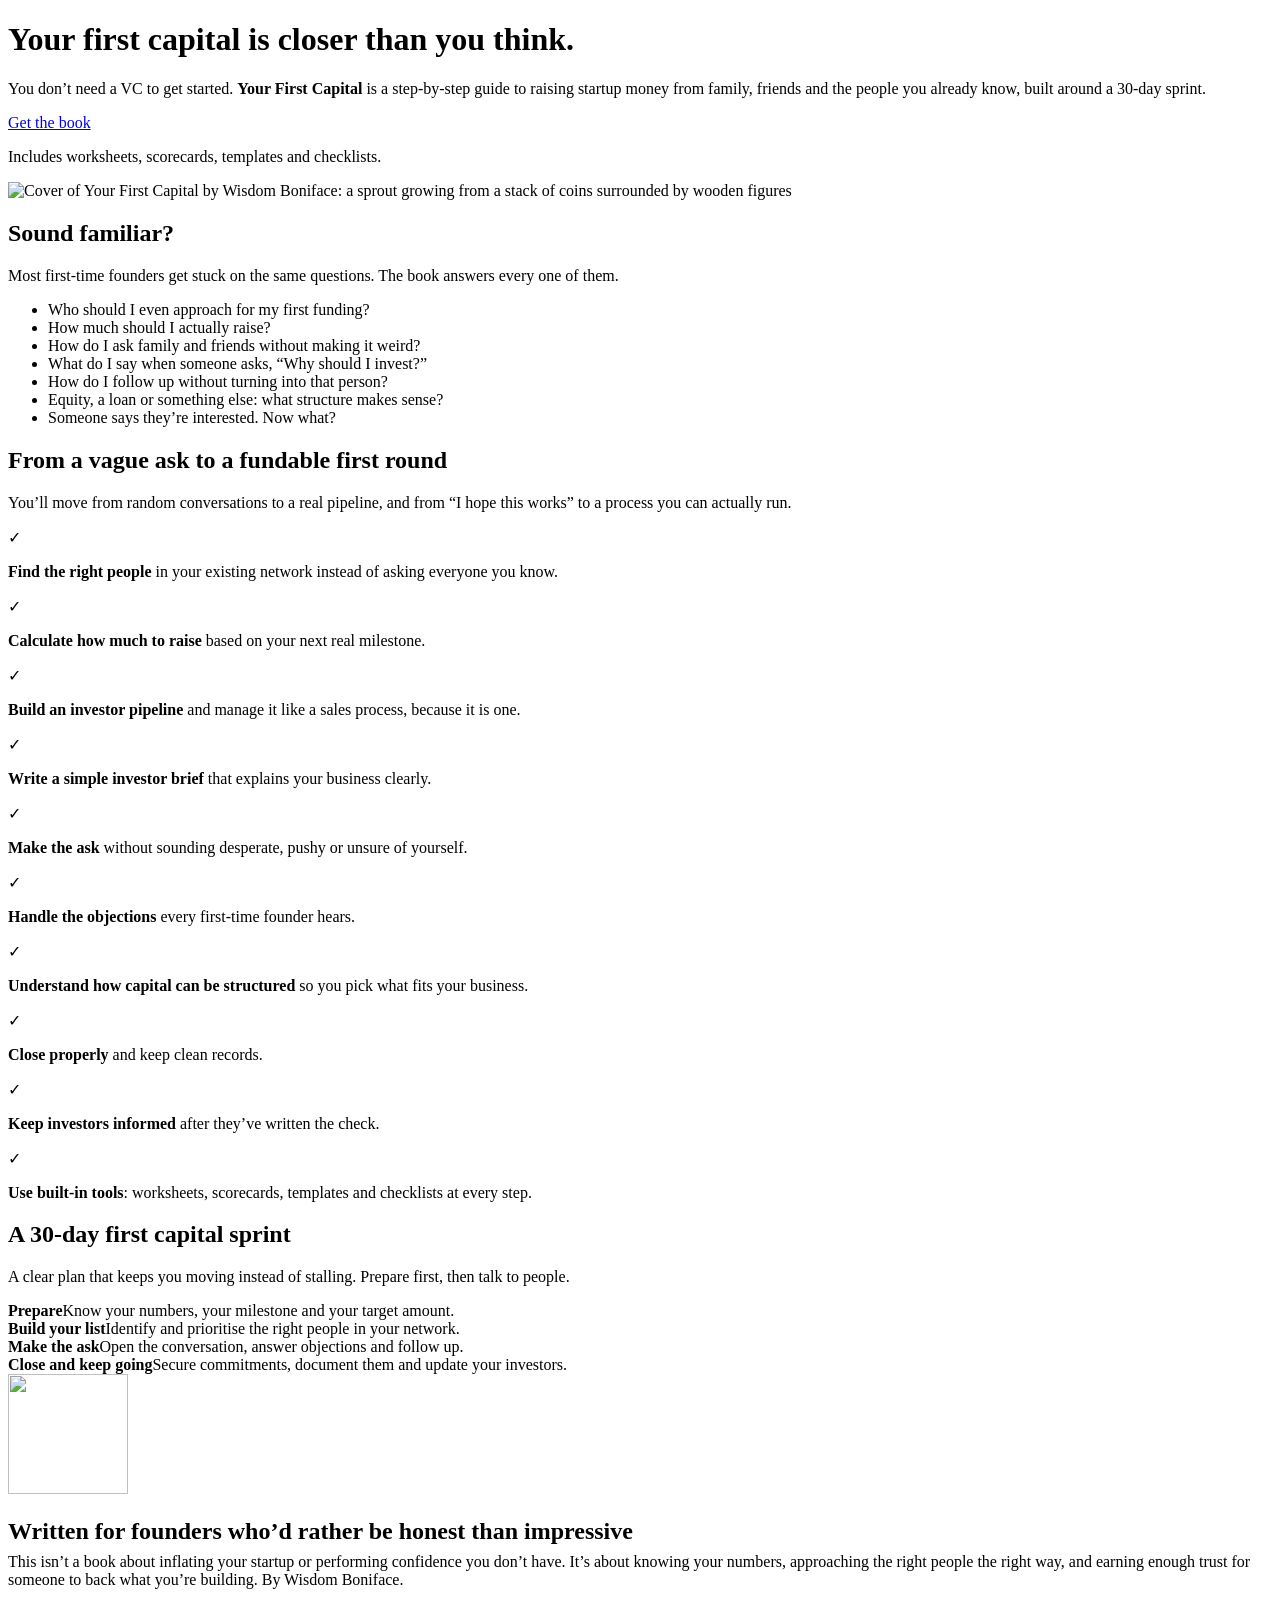
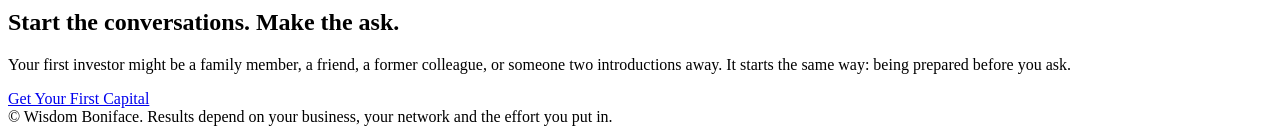
==== CAPITAL/index.html @ 836738b1 "Add files via upload" ====
<!DOCTYPE html>
<html lang="en">
<head>
<meta charset="utf-8">
<meta name="viewport" content="width=device-width, initial-scale=1, viewport-fit=cover">
<meta name="description" content="A step-by-step guide to raising startup money from family, friends and your existing network, built around a 30-day sprint.">
<link rel="icon" href="data:image/svg+xml,%3Csvg xmlns=%27http://www.w3.org/2000/svg%27 viewBox=%270 0 100 100%27%3E%3Ctext y=%27.9em%27 font-size=%2790%27%3E%F0%9F%8C%B1%3C/text%3E%3C/svg%3E">
<title>Your First Capital – Raise startup money from family, friends & your network</title>
<link rel="preconnect" href="https://fonts.googleapis.com">
<link rel="preconnect" href="https://fonts.gstatic.com" crossorigin>
<link href="https://fonts.googleapis.com/css2?family=Montserrat:wght@500;600;800;900&display=swap" rel="stylesheet">
<link rel="stylesheet" href="css/style.css">
</head>
<body>

<header class="hero">
 <div class="wrap">
  <div>
   <h1>Your first capital is <span class="stroke">closer than you think.</span></h1>
   <p class="lead">You don’t need a VC to get started. <em style="font-style:normal;font-weight:800">Your First Capital</em> is a step-by-step guide to raising startup money from family, friends and the people you already know, built around a 30-day sprint.</p>
   <a class="btn" href="https://selar.com/e1w1338958">Get the book</a>
   <p class="note">Includes worksheets, scorecards, templates and checklists.</p>
  </div>
  <img class="cover" src="images/cover.jpg" alt="Cover of Your First Capital by Wisdom Boniface: a sprout growing from a stack of coins surrounded by wooden figures" width="460" height="460">
 </div>
</header>

<section class="alt">
 <div class="wrap">
  <h2>Sound familiar?</h2>
  <p class="sub">Most first-time founders get stuck on the same questions. The book answers every one of them.</p>
  <ul class="qs">
   <li>Who should I even approach for my first funding?</li>
   <li>How much should I actually raise?</li>
   <li>How do I ask family and friends without making it weird?</li>
   <li>What do I say when someone asks, “Why should I invest?”</li>
   <li>How do I follow up without turning into that person?</li>
   <li>Equity, a loan or something else: what structure makes sense?</li>
   <li>Someone says they’re interested. Now what?</li>
  </ul>
 </div>
</section>

<section>
 <div class="wrap">
  <h2>From a vague ask to a fundable first round</h2>
  <p class="sub">You’ll move from random conversations to a real pipeline, and from “I hope this works” to a process you can actually run.</p>
  <div class="grid">
   <div class="item"><span class="tick" aria-hidden="true">✓</span><p><b>Find the right people</b> in your existing network instead of asking everyone you know.</p></div>
   <div class="item"><span class="tick" aria-hidden="true">✓</span><p><b>Calculate how much to raise</b> based on your next real milestone.</p></div>
   <div class="item"><span class="tick" aria-hidden="true">✓</span><p><b>Build an investor pipeline</b> and manage it like a sales process, because it is one.</p></div>
   <div class="item"><span class="tick" aria-hidden="true">✓</span><p><b>Write a simple investor brief</b> that explains your business clearly.</p></div>
   <div class="item"><span class="tick" aria-hidden="true">✓</span><p><b>Make the ask</b> without sounding desperate, pushy or unsure of yourself.</p></div>
   <div class="item"><span class="tick" aria-hidden="true">✓</span><p><b>Handle the objections</b> every first-time founder hears.</p></div>
   <div class="item"><span class="tick" aria-hidden="true">✓</span><p><b>Understand how capital can be structured</b> so you pick what fits your business.</p></div>
   <div class="item"><span class="tick" aria-hidden="true">✓</span><p><b>Close properly</b> and keep clean records.</p></div>
   <div class="item"><span class="tick" aria-hidden="true">✓</span><p><b>Keep investors informed</b> after they’ve written the check.</p></div>
   <div class="item"><span class="tick" aria-hidden="true">✓</span><p><b>Use built-in tools</b>: worksheets, scorecards, templates and checklists at every step.</p></div>
  </div>
 </div>
</section>

<section class="alt">
 <div class="wrap">
  <h2>A 30-day first capital sprint</h2>
  <p class="sub">A clear plan that keeps you moving instead of stalling. Prepare first, then talk to people.</p>
  <div class="sprint">
   <div><b>Prepare</b><span>Know your numbers, your milestone and your target amount.</span></div>
   <div><b>Build your list</b><span>Identify and prioritise the right people in your network.</span></div>
   <div><b>Make the ask</b><span>Open the conversation, answer objections and follow up.</span></div>
   <div><b>Close and keep going</b><span>Secure commitments, document them and update your investors.</span></div>
  </div>
 </div>
</section>

<section>
 <div class="wrap">
  <div class="about">
   <img src="images/cover-small.jpg" alt="" width="120" height="120">
   <div>
    <h2 style="font-size:1.5rem;margin-bottom:8px">Written for founders who’d rather be honest than impressive</h2>
    <p class="sub" style="margin:0">This isn’t a book about inflating your startup or performing confidence you don’t have. It’s about knowing your numbers, approaching the right people the right way, and earning enough trust for someone to back what you’re building. By Wisdom Boniface.</p>
   </div>
  </div>
 </div>
</section>

<section class="alt final">
 <div class="wrap">
  <h2>Start the conversations. Make the ask.</h2>
  <p class="sub">Your first investor might be a family member, a friend, a former colleague, or someone two introductions away. It starts the same way: being prepared before you ask.</p>
  <a class="btn" href="https://selar.com/e1w1338958">Get Your First Capital</a>
 </div>
</section>

<footer>© Wisdom Boniface. Results depend on your business, your network and the effort you put in.</footer>
</body>
</html>
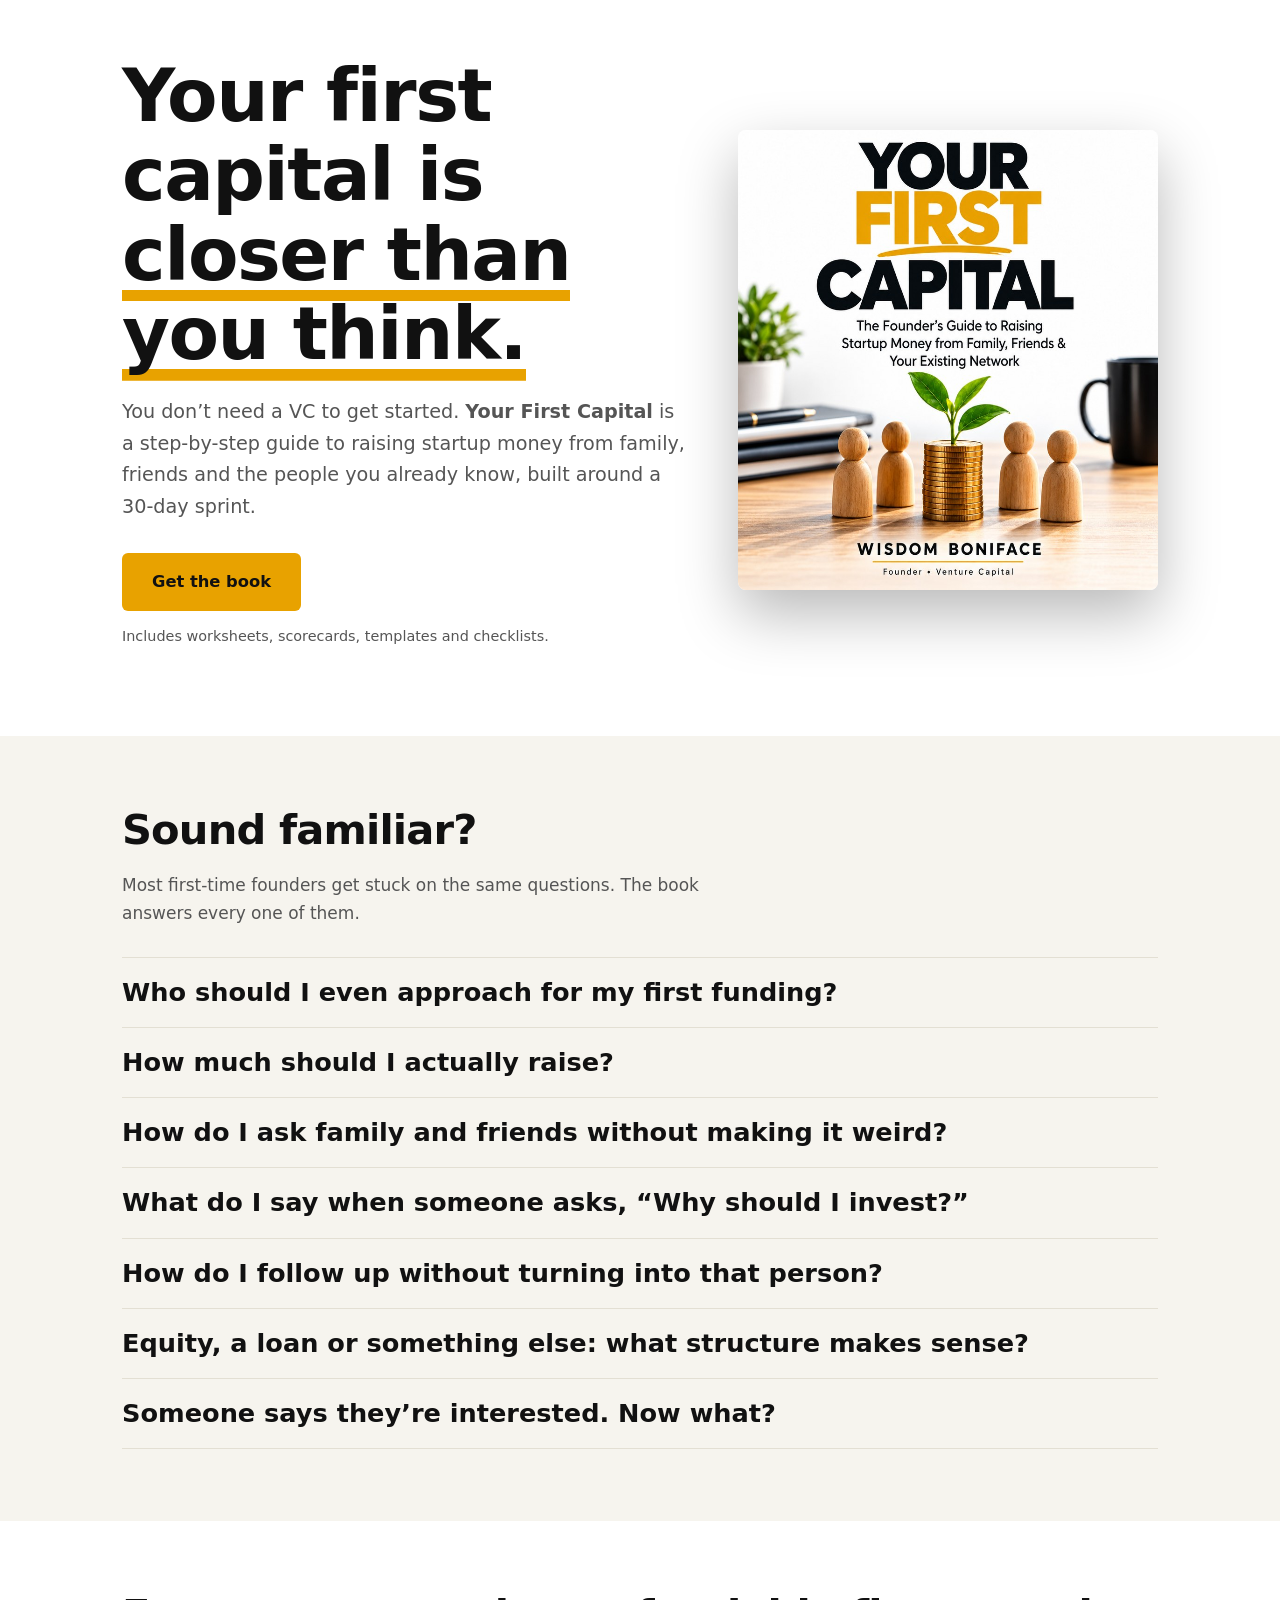
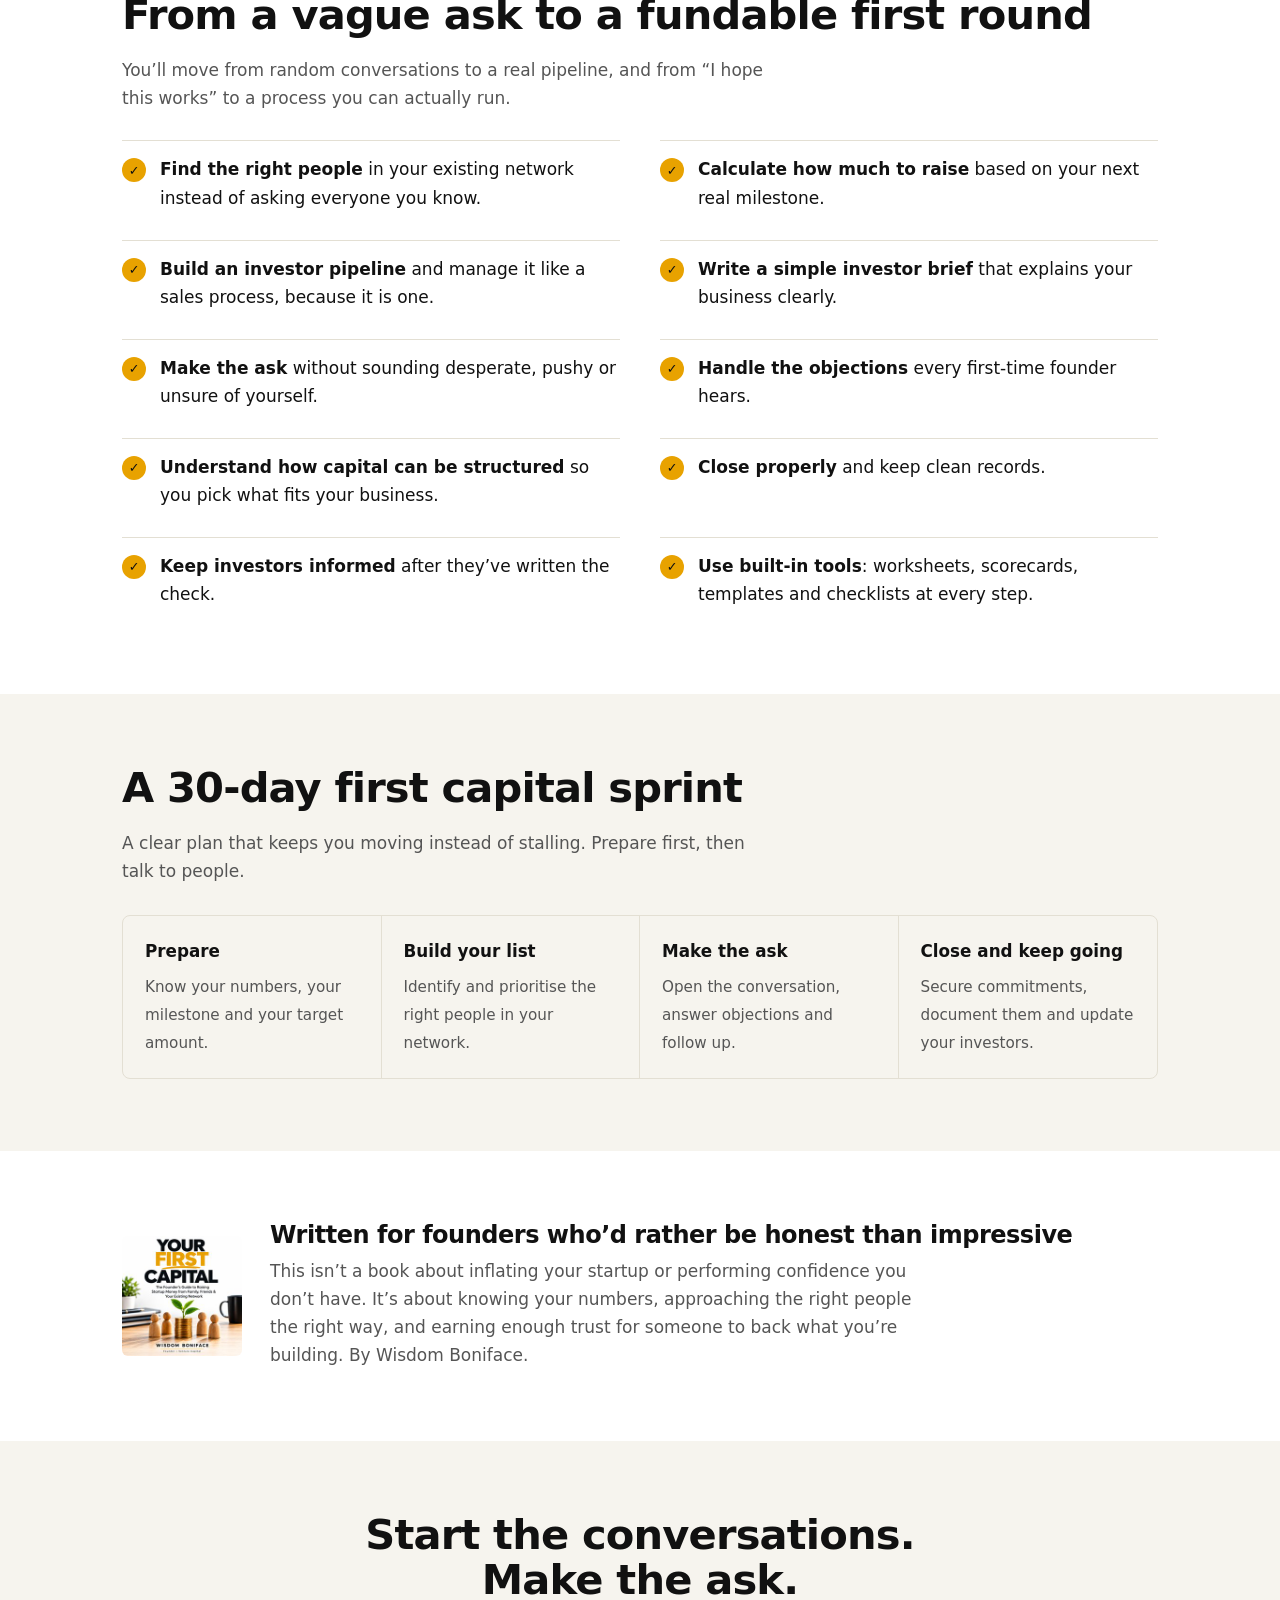
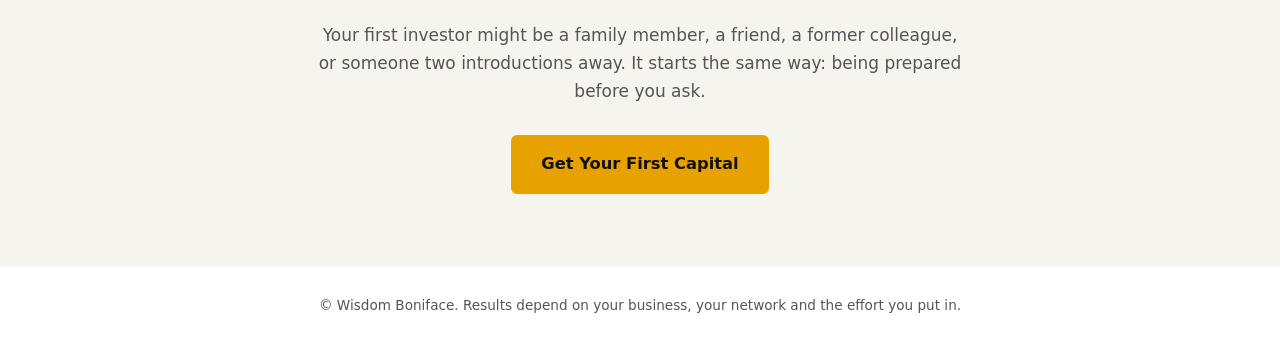
==== commit e17cb5e4: "Fix image and stylesheet paths for Netlify publish directory CAPITAL" ====
--- a/CAPITAL/index.html
+++ b/CAPITAL/index.html
@@ -9,7 +9,7 @@
 <link rel="preconnect" href="https://fonts.googleapis.com">
 <link rel="preconnect" href="https://fonts.gstatic.com" crossorigin>
 <link href="https://fonts.googleapis.com/css2?family=Montserrat:wght@500;600;800;900&display=swap" rel="stylesheet">
-<link rel="stylesheet" href="css/style.css">
+<link rel="stylesheet" href="style.css">
 </head>
 <body>
 
@@ -21,7 +21,7 @@
    <a class="btn" href="https://selar.com/e1w1338958">Get the book</a>
    <p class="note">Includes worksheets, scorecards, templates and checklists.</p>
   </div>
-  <img class="cover" src="images/cover.jpg" alt="Cover of Your First Capital by Wisdom Boniface: a sprout growing from a stack of coins surrounded by wooden figures" width="460" height="460">
+  <img class="cover" src="cover.jpg" alt="Cover of Your First Capital by Wisdom Boniface: a sprout growing from a stack of coins surrounded by wooden figures" width="460" height="460">
  </div>
 </header>
 
@@ -76,7 +76,7 @@
 <section>
  <div class="wrap">
   <div class="about">
-   <img src="images/cover-small.jpg" alt="" width="120" height="120">
+   <img src="cover-small.jpg" alt="" width="120" height="120">
    <div>
     <h2 style="font-size:1.5rem;margin-bottom:8px">Written for founders who’d rather be honest than impressive</h2>
     <p class="sub" style="margin:0">This isn’t a book about inflating your startup or performing confidence you don’t have. It’s about knowing your numbers, approaching the right people the right way, and earning enough trust for someone to back what you’re building. By Wisdom Boniface.</p>
@@ -95,4 +95,4 @@
 
 <footer>© Wisdom Boniface. Results depend on your business, your network and the effort you put in.</footer>
 </body>
-</html>
+</html>
--- a/CAPITAL/style.css
+++ b/CAPITAL/style.css
@@ -0,0 +1,53 @@
+:root{--bg:#fff;--fg:#111;--muted:#555;--gold:#E8A200;--gold-ink:#111;--panel:#F6F4EE;--line:#E3DFD3;color-scheme:light dark;box-sizing:border-box;padding-top:env(safe-area-inset-top,0px);padding-bottom:env(safe-area-inset-bottom,0px)}
+@media (prefers-color-scheme:dark){:root:not([data-theme="light"]){--bg:#000;--fg:#F5F3EC;--muted:#B5B1A5;--panel:#15130E;--line:#2B2820}}
+:root[data-theme="dark"]{--bg:#000;--fg:#F5F3EC;--muted:#B5B1A5;--panel:#15130E;--line:#2B2820}
+html{scroll-padding-top:env(safe-area-inset-top,0px);scroll-behavior:smooth}
+*,*::before,*::after{box-sizing:border-box}
+body{margin:0;background:var(--bg);color:var(--fg);font-family:'Montserrat',system-ui,-apple-system,'Segoe UI',Arial,sans-serif;line-height:1.65;font-size:17px}
+img{max-width:100%;display:block}
+a{color:inherit}
+:focus-visible{outline:3px solid var(--gold);outline-offset:3px}
+.wrap{max-width:1080px;margin:0 auto;padding:0 22px}
+h1,h2,h3{font-weight:900;line-height:1.08;margin:0;letter-spacing:-.02em}
+h1{font-size:clamp(2.4rem,6.5vw,4.6rem)}
+h2{font-size:clamp(1.7rem,4vw,2.6rem);margin-bottom:18px}
+.stroke{background:linear-gradient(var(--gold),var(--gold)) 0 100%/100% .16em no-repeat;padding-bottom:.06em}
+.btn{display:inline-block;background:var(--gold);color:var(--gold-ink);font-weight:800;text-decoration:none;padding:16px 30px;border-radius:6px;font-size:1.02rem;transition:transform .15s}
+.btn:hover{transform:translateY(-2px)}
+.hero{padding:56px 0 72px}
+.hero .wrap{display:grid;grid-template-columns:1.15fr .85fr;gap:48px;align-items:center}
+.lead{font-size:1.2rem;color:var(--muted);max-width:34em;margin:22px 0 30px}
+.note{font-size:.9rem;color:var(--muted);margin-top:14px}
+.cover{border-radius:8px;box-shadow:0 24px 60px rgba(0,0,0,.28);width:100%;max-width:460px;margin:0 auto}
+section{padding:72px 0}
+.alt{background:var(--panel)}
+.qs{list-style:none;margin:30px 0 0;padding:0;display:grid;gap:0}
+.qs li{font-size:clamp(1.15rem,2.6vw,1.6rem);font-weight:800;padding:18px 0;border-top:1px solid var(--line);line-height:1.3}
+.qs li:last-child{border-bottom:1px solid var(--line)}
+.sub{max-width:38em;color:var(--muted)}
+.grid{display:grid;grid-template-columns:repeat(2,1fr);gap:14px 40px;margin-top:28px}
+.item{display:flex;gap:14px;align-items:flex-start;padding:14px 0;border-top:1px solid var(--line)}
+.tick{flex:none;width:24px;height:24px;border-radius:50%;background:var(--gold);color:#111;font-weight:900;display:grid;place-items:center;font-size:.8rem;margin-top:3px}
+.item p{margin:0}
+.item b{font-weight:800}
+.sprint{display:grid;grid-template-columns:repeat(4,1fr);gap:0;margin-top:30px;border:1px solid var(--line);border-radius:8px;overflow:hidden}
+.sprint div{padding:22px;border-right:1px solid var(--line)}
+.sprint div:last-child{border-right:0}
+.sprint b{display:block;font-weight:900;font-size:1.05rem;margin-bottom:6px}
+.sprint span{color:var(--muted);font-size:.95rem}
+.about{display:grid;grid-template-columns:auto 1fr;gap:28px;align-items:center}
+.about img{width:120px;border-radius:6px}
+.final{text-align:center}
+.final h2{max-width:14em;margin-left:auto;margin-right:auto}
+.final .sub{margin:0 auto 30px}
+footer{padding:28px 0 40px;font-size:.85rem;color:var(--muted);text-align:center}
+@media (max-width:820px){
+ .hero .wrap{grid-template-columns:1fr;gap:36px}
+ .cover{max-width:340px}
+ .grid{grid-template-columns:1fr}
+ .sprint{grid-template-columns:1fr 1fr}
+ .sprint div:nth-child(2){border-right:0}
+ .sprint div:nth-child(-n+2){border-bottom:1px solid var(--line)}
+ section{padding:52px 0}
+ .btn{display:block;text-align:center}
+}
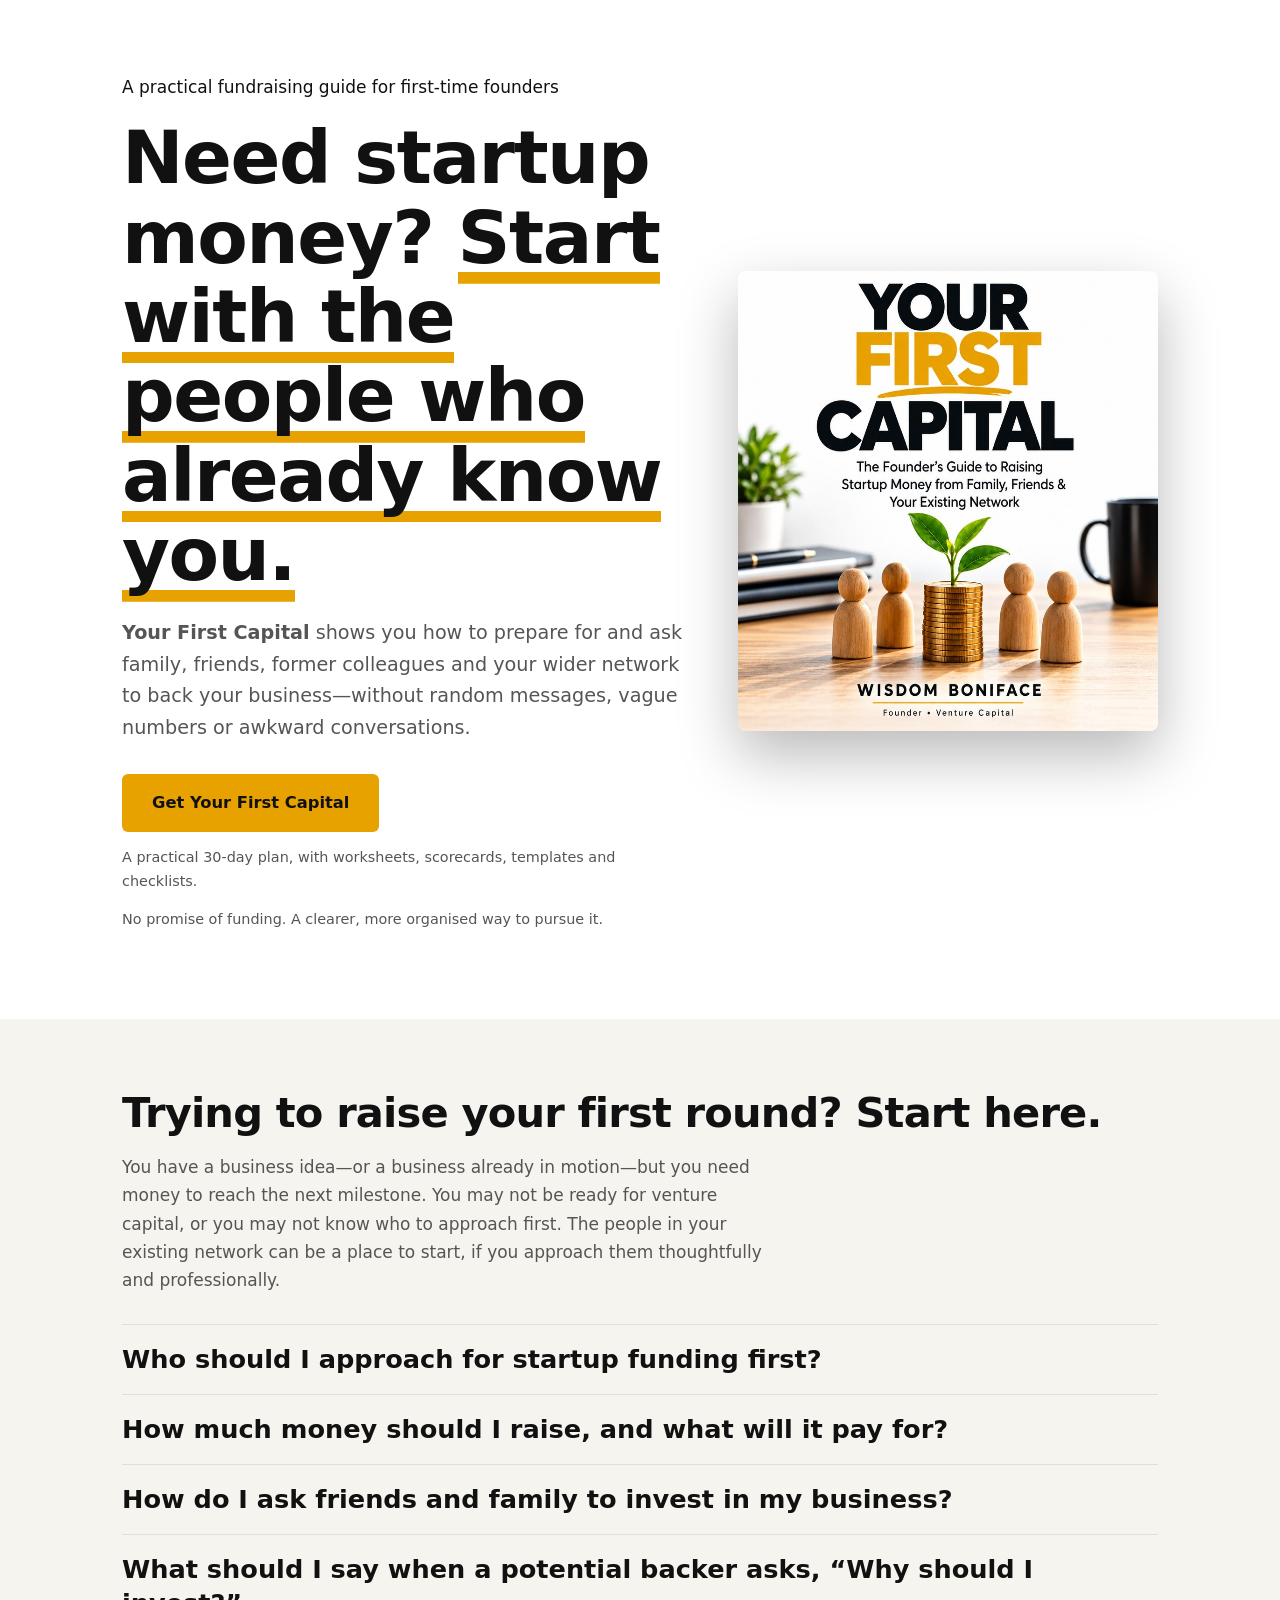
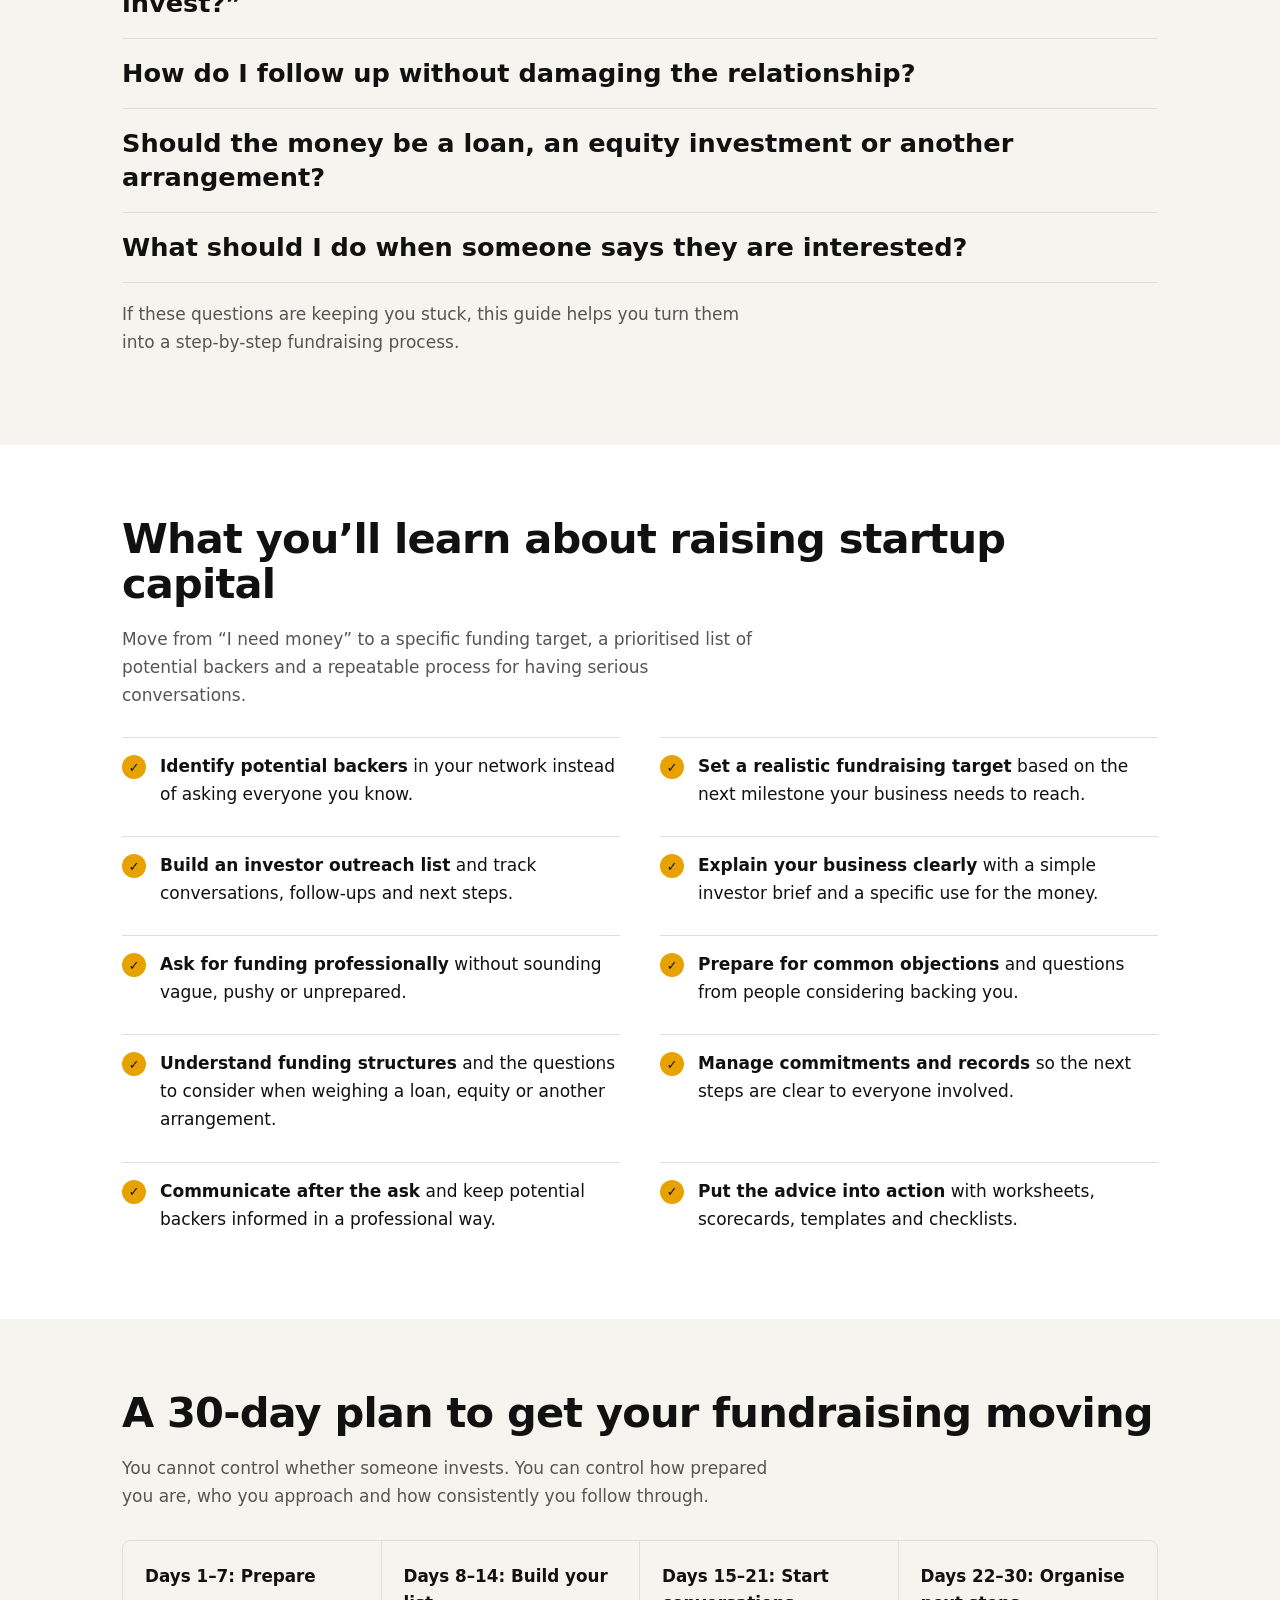
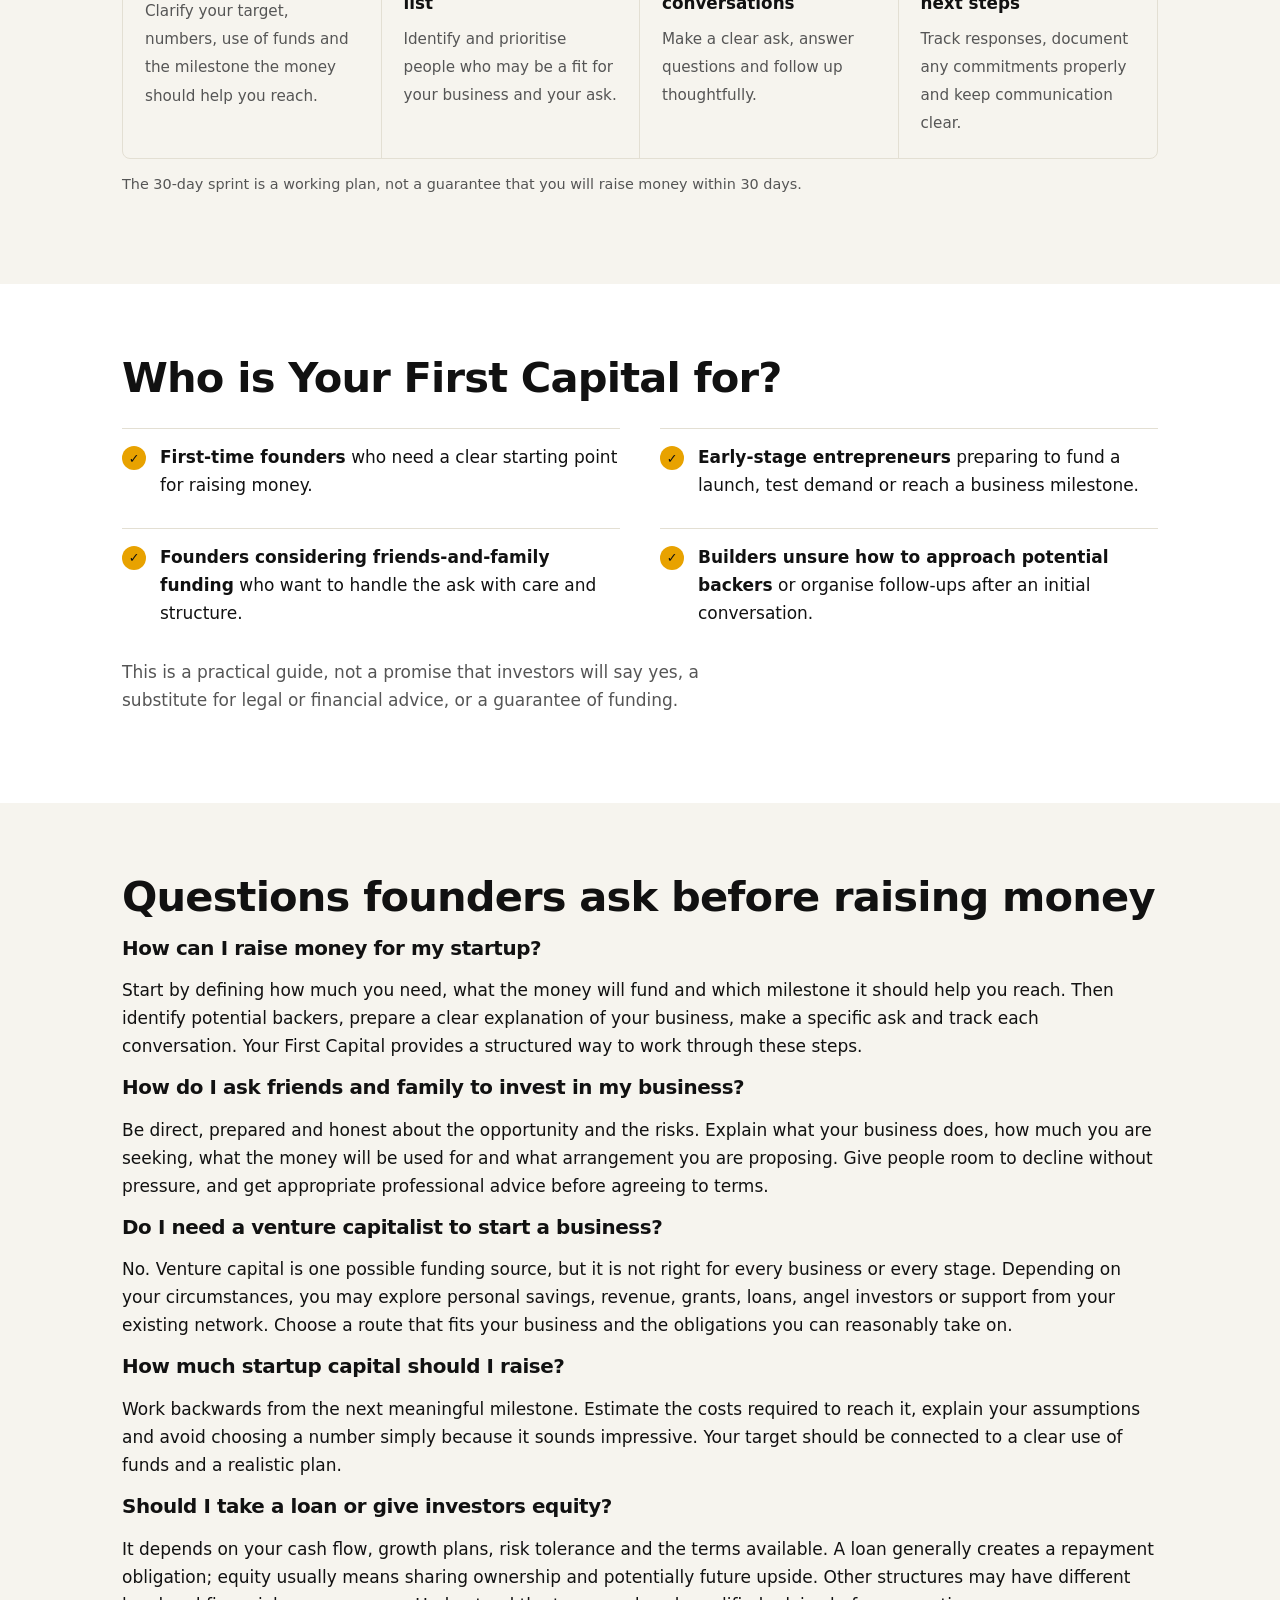
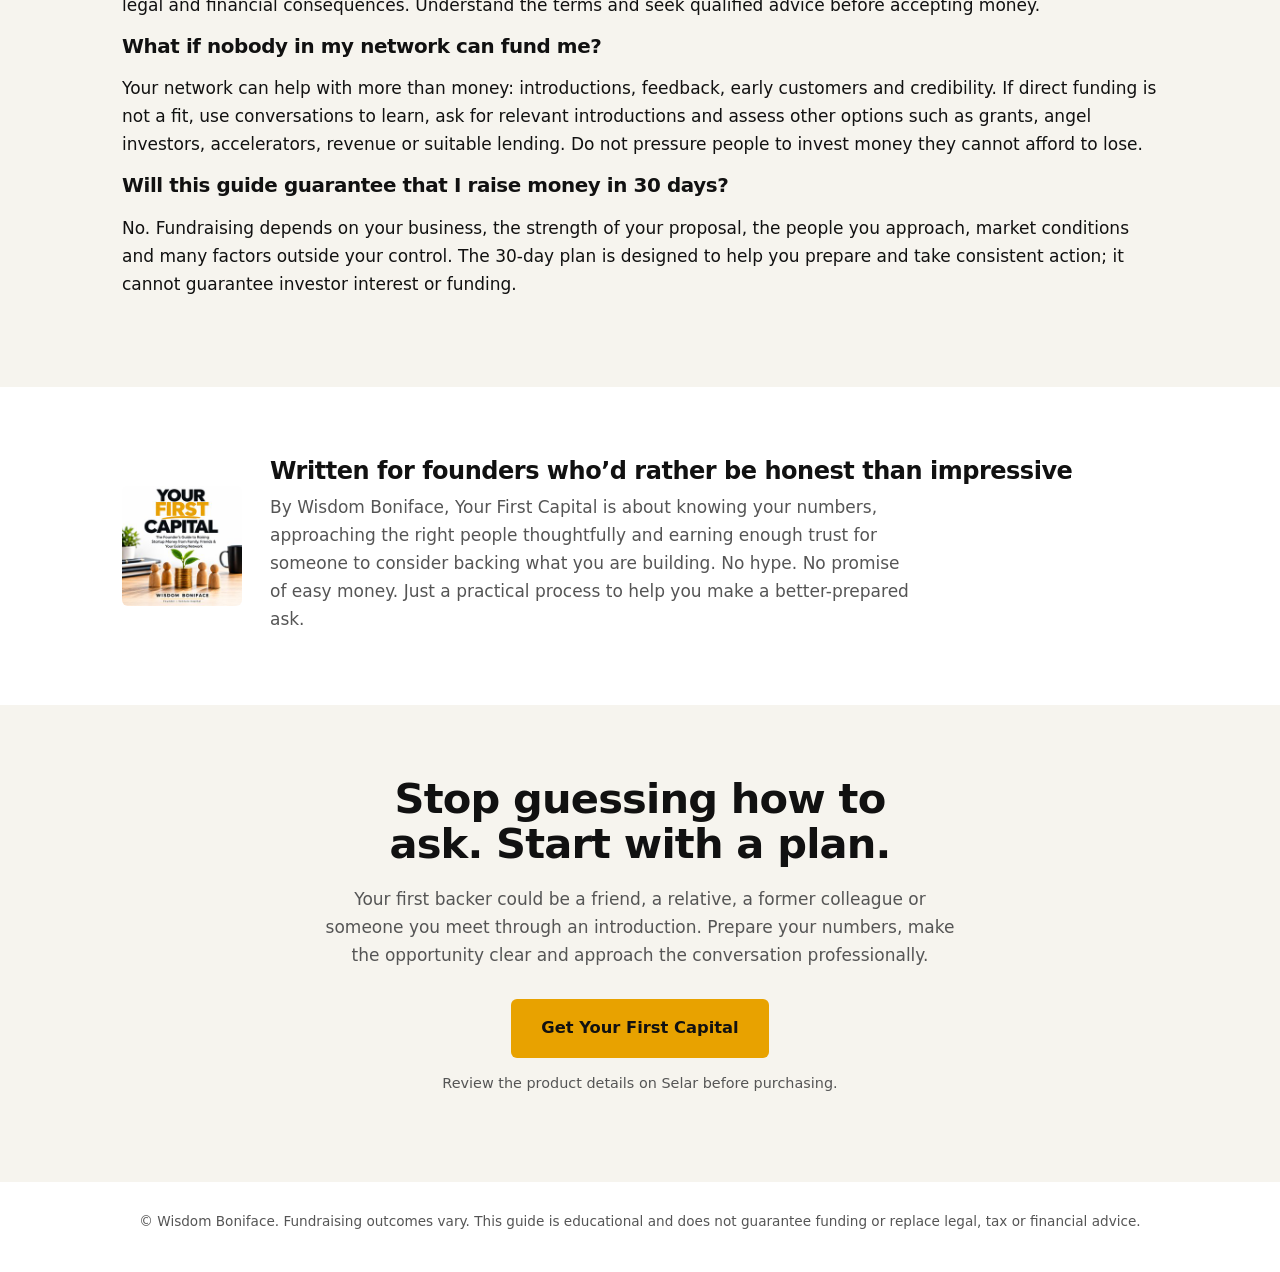
==== commit c5e802ae: "Improve landing page copy, SEO metadata, and founder FAQs" ====
--- a/CAPITAL/index.html
+++ b/CAPITAL/index.html
@@ -3,72 +3,144 @@
 <head>
 <meta charset="utf-8">
 <meta name="viewport" content="width=device-width, initial-scale=1, viewport-fit=cover">
-<meta name="description" content="A step-by-step guide to raising startup money from family, friends and your existing network, built around a 30-day sprint.">
+<meta name="description" content="Learn how to raise startup capital from family, friends and your existing network. Your First Capital gives first-time founders a practical 30-day fundraising plan, templates and investor outreach tools.">
+<meta name="robots" content="index,follow">
+<meta name="theme-color" content="#10251c">
+<link rel="canonical" href="https://yourfirstcapital.netlify.app/">
+<meta property="og:type" content="product">
+<meta property="og:title" content="Your First Capital | A Practical Guide to Raising Startup Money">
+<meta property="og:description" content="A practical guide to finding potential backers, making your first funding ask and managing a friends-and-family fundraising round—with a 30-day action plan.">
+<meta property="og:url" content="https://yourfirstcapital.netlify.app/">
+<meta property="og:image" content="https://yourfirstcapital.netlify.app/cover.jpg">
+<meta name="twitter:card" content="summary_large_image">
+<meta name="twitter:title" content="Your First Capital | Raise Startup Money">
+<meta name="twitter:description" content="A practical 30-day plan for raising startup money from family, friends and your existing network.">
+<meta name="twitter:image" content="https://yourfirstcapital.netlify.app/cover.jpg">
 <link rel="icon" href="data:image/svg+xml,%3Csvg xmlns=%27http://www.w3.org/2000/svg%27 viewBox=%270 0 100 100%27%3E%3Ctext y=%27.9em%27 font-size=%2790%27%3E%F0%9F%8C%B1%3C/text%3E%3C/svg%3E">
-<title>Your First Capital – Raise startup money from family, friends & your network</title>
+<title>How to Raise Startup Capital | Your First Capital</title>
 <link rel="preconnect" href="https://fonts.googleapis.com">
 <link rel="preconnect" href="https://fonts.gstatic.com" crossorigin>
 <link href="https://fonts.googleapis.com/css2?family=Montserrat:wght@500;600;800;900&display=swap" rel="stylesheet">
 <link rel="stylesheet" href="style.css">
+<script type="application/ld+json">
+{
+  "@context": "https://schema.org",
+  "@type": "Book",
+  "name": "Your First Capital",
+  "author": {
+    "@type": "Person",
+    "name": "Wisdom Boniface"
+  },
+  "description": "A practical guide for first-time founders raising startup capital from family, friends and their existing network, with a 30-day fundraising plan and practical worksheets, scorecards, templates and checklists.",
+  "image": "https://yourfirstcapital.netlify.app/cover.jpg",
+  "url": "https://yourfirstcapital.netlify.app/",
+  "inLanguage": "en"
+}
+</script>
 </head>
 <body>
 
 <header class="hero">
  <div class="wrap">
   <div>
-   <h1>Your first capital is <span class="stroke">closer than you think.</span></h1>
-   <p class="lead">You don’t need a VC to get started. <em style="font-style:normal;font-weight:800">Your First Capital</em> is a step-by-step guide to raising startup money from family, friends and the people you already know, built around a 30-day sprint.</p>
-   <a class="btn" href="https://selar.com/e1w1338958">Get the book</a>
-   <p class="note">Includes worksheets, scorecards, templates and checklists.</p>
+   <p class="eyebrow">A practical fundraising guide for first-time founders</p>
+   <h1>Need startup money? <span class="stroke">Start with the people who already know you.</span></h1>
+   <p class="lead"><em style="font-style:normal;font-weight:800">Your First Capital</em> shows you how to prepare for and ask family, friends, former colleagues and your wider network to back your business—without random messages, vague numbers or awkward conversations.</p>
+   <a class="btn" href="https://selar.com/e1w1338958">Get Your First Capital</a>
+   <p class="note">A practical 30-day plan, with worksheets, scorecards, templates and checklists.</p>
+   <p class="note">No promise of funding. A clearer, more organised way to pursue it.</p>
   </div>
-  <img class="cover" src="cover.jpg" alt="Cover of Your First Capital by Wisdom Boniface: a sprout growing from a stack of coins surrounded by wooden figures" width="460" height="460">
+  <img class="cover" src="cover.jpg" alt="Your First Capital book cover by Wisdom Boniface, a practical guide to raising startup capital" width="460" height="460">
  </div>
 </header>
 
 <section class="alt">
  <div class="wrap">
-  <h2>Sound familiar?</h2>
-  <p class="sub">Most first-time founders get stuck on the same questions. The book answers every one of them.</p>
+  <h2>Trying to raise your first round? Start here.</h2>
+  <p class="sub">You have a business idea—or a business already in motion—but you need money to reach the next milestone. You may not be ready for venture capital, or you may not know who to approach first. The people in your existing network can be a place to start, if you approach them thoughtfully and professionally.</p>
   <ul class="qs">
-   <li>Who should I even approach for my first funding?</li>
-   <li>How much should I actually raise?</li>
-   <li>How do I ask family and friends without making it weird?</li>
-   <li>What do I say when someone asks, “Why should I invest?”</li>
-   <li>How do I follow up without turning into that person?</li>
-   <li>Equity, a loan or something else: what structure makes sense?</li>
-   <li>Someone says they’re interested. Now what?</li>
+   <li>Who should I approach for startup funding first?</li>
+   <li>How much money should I raise, and what will it pay for?</li>
+   <li>How do I ask friends and family to invest in my business?</li>
+   <li>What should I say when a potential backer asks, “Why should I invest?”</li>
+   <li>How do I follow up without damaging the relationship?</li>
+   <li>Should the money be a loan, an equity investment or another arrangement?</li>
+   <li>What should I do when someone says they are interested?</li>
   </ul>
+  <p class="sub">If these questions are keeping you stuck, this guide helps you turn them into a step-by-step fundraising process.</p>
  </div>
 </section>
 
 <section>
  <div class="wrap">
-  <h2>From a vague ask to a fundable first round</h2>
-  <p class="sub">You’ll move from random conversations to a real pipeline, and from “I hope this works” to a process you can actually run.</p>
+  <h2>What you’ll learn about raising startup capital</h2>
+  <p class="sub">Move from “I need money” to a specific funding target, a prioritised list of potential backers and a repeatable process for having serious conversations.</p>
   <div class="grid">
-   <div class="item"><span class="tick" aria-hidden="true">✓</span><p><b>Find the right people</b> in your existing network instead of asking everyone you know.</p></div>
-   <div class="item"><span class="tick" aria-hidden="true">✓</span><p><b>Calculate how much to raise</b> based on your next real milestone.</p></div>
-   <div class="item"><span class="tick" aria-hidden="true">✓</span><p><b>Build an investor pipeline</b> and manage it like a sales process, because it is one.</p></div>
-   <div class="item"><span class="tick" aria-hidden="true">✓</span><p><b>Write a simple investor brief</b> that explains your business clearly.</p></div>
-   <div class="item"><span class="tick" aria-hidden="true">✓</span><p><b>Make the ask</b> without sounding desperate, pushy or unsure of yourself.</p></div>
-   <div class="item"><span class="tick" aria-hidden="true">✓</span><p><b>Handle the objections</b> every first-time founder hears.</p></div>
-   <div class="item"><span class="tick" aria-hidden="true">✓</span><p><b>Understand how capital can be structured</b> so you pick what fits your business.</p></div>
-   <div class="item"><span class="tick" aria-hidden="true">✓</span><p><b>Close properly</b> and keep clean records.</p></div>
-   <div class="item"><span class="tick" aria-hidden="true">✓</span><p><b>Keep investors informed</b> after they’ve written the check.</p></div>
-   <div class="item"><span class="tick" aria-hidden="true">✓</span><p><b>Use built-in tools</b>: worksheets, scorecards, templates and checklists at every step.</p></div>
+   <div class="item"><span class="tick" aria-hidden="true">✓</span><p><b>Identify potential backers</b> in your network instead of asking everyone you know.</p></div>
+   <div class="item"><span class="tick" aria-hidden="true">✓</span><p><b>Set a realistic fundraising target</b> based on the next milestone your business needs to reach.</p></div>
+   <div class="item"><span class="tick" aria-hidden="true">✓</span><p><b>Build an investor outreach list</b> and track conversations, follow-ups and next steps.</p></div>
+   <div class="item"><span class="tick" aria-hidden="true">✓</span><p><b>Explain your business clearly</b> with a simple investor brief and a specific use for the money.</p></div>
+   <div class="item"><span class="tick" aria-hidden="true">✓</span><p><b>Ask for funding professionally</b> without sounding vague, pushy or unprepared.</p></div>
+   <div class="item"><span class="tick" aria-hidden="true">✓</span><p><b>Prepare for common objections</b> and questions from people considering backing you.</p></div>
+   <div class="item"><span class="tick" aria-hidden="true">✓</span><p><b>Understand funding structures</b> and the questions to consider when weighing a loan, equity or another arrangement.</p></div>
+   <div class="item"><span class="tick" aria-hidden="true">✓</span><p><b>Manage commitments and records</b> so the next steps are clear to everyone involved.</p></div>
+   <div class="item"><span class="tick" aria-hidden="true">✓</span><p><b>Communicate after the ask</b> and keep potential backers informed in a professional way.</p></div>
+   <div class="item"><span class="tick" aria-hidden="true">✓</span><p><b>Put the advice into action</b> with worksheets, scorecards, templates and checklists.</p></div>
   </div>
  </div>
 </section>
 
 <section class="alt">
  <div class="wrap">
-  <h2>A 30-day first capital sprint</h2>
-  <p class="sub">A clear plan that keeps you moving instead of stalling. Prepare first, then talk to people.</p>
+  <h2>A 30-day plan to get your fundraising moving</h2>
+  <p class="sub">You cannot control whether someone invests. You can control how prepared you are, who you approach and how consistently you follow through.</p>
   <div class="sprint">
-   <div><b>Prepare</b><span>Know your numbers, your milestone and your target amount.</span></div>
-   <div><b>Build your list</b><span>Identify and prioritise the right people in your network.</span></div>
-   <div><b>Make the ask</b><span>Open the conversation, answer objections and follow up.</span></div>
-   <div><b>Close and keep going</b><span>Secure commitments, document them and update your investors.</span></div>
+   <div><b>Days 1–7: Prepare</b><span>Clarify your target, numbers, use of funds and the milestone the money should help you reach.</span></div>
+   <div><b>Days 8–14: Build your list</b><span>Identify and prioritise people who may be a fit for your business and your ask.</span></div>
+   <div><b>Days 15–21: Start conversations</b><span>Make a clear ask, answer questions and follow up thoughtfully.</span></div>
+   <div><b>Days 22–30: Organise next steps</b><span>Track responses, document any commitments properly and keep communication clear.</span></div>
+  </div>
+  <p class="note">The 30-day sprint is a working plan, not a guarantee that you will raise money within 30 days.</p>
+ </div>
+</section>
+
+<section>
+ <div class="wrap">
+  <h2>Who is Your First Capital for?</h2>
+  <div class="grid">
+   <div class="item"><span class="tick" aria-hidden="true">✓</span><p><b>First-time founders</b> who need a clear starting point for raising money.</p></div>
+   <div class="item"><span class="tick" aria-hidden="true">✓</span><p><b>Early-stage entrepreneurs</b> preparing to fund a launch, test demand or reach a business milestone.</p></div>
+   <div class="item"><span class="tick" aria-hidden="true">✓</span><p><b>Founders considering friends-and-family funding</b> who want to handle the ask with care and structure.</p></div>
+   <div class="item"><span class="tick" aria-hidden="true">✓</span><p><b>Builders unsure how to approach potential backers</b> or organise follow-ups after an initial conversation.</p></div>
+  </div>
+  <p class="sub">This is a practical guide, not a promise that investors will say yes, a substitute for legal or financial advice, or a guarantee of funding.</p>
+ </div>
+</section>
+
+<section class="alt">
+ <div class="wrap">
+  <h2>Questions founders ask before raising money</h2>
+  <div class="faq">
+   <h3>How can I raise money for my startup?</h3>
+   <p>Start by defining how much you need, what the money will fund and which milestone it should help you reach. Then identify potential backers, prepare a clear explanation of your business, make a specific ask and track each conversation. Your First Capital provides a structured way to work through these steps.</p>
+
+   <h3>How do I ask friends and family to invest in my business?</h3>
+   <p>Be direct, prepared and honest about the opportunity and the risks. Explain what your business does, how much you are seeking, what the money will be used for and what arrangement you are proposing. Give people room to decline without pressure, and get appropriate professional advice before agreeing to terms.</p>
+
+   <h3>Do I need a venture capitalist to start a business?</h3>
+   <p>No. Venture capital is one possible funding source, but it is not right for every business or every stage. Depending on your circumstances, you may explore personal savings, revenue, grants, loans, angel investors or support from your existing network. Choose a route that fits your business and the obligations you can reasonably take on.</p>
+
+   <h3>How much startup capital should I raise?</h3>
+   <p>Work backwards from the next meaningful milestone. Estimate the costs required to reach it, explain your assumptions and avoid choosing a number simply because it sounds impressive. Your target should be connected to a clear use of funds and a realistic plan.</p>
+
+   <h3>Should I take a loan or give investors equity?</h3>
+   <p>It depends on your cash flow, growth plans, risk tolerance and the terms available. A loan generally creates a repayment obligation; equity usually means sharing ownership and potentially future upside. Other structures may have different legal and financial consequences. Understand the terms and seek qualified advice before accepting money.</p>
+
+   <h3>What if nobody in my network can fund me?</h3>
+   <p>Your network can help with more than money: introductions, feedback, early customers and credibility. If direct funding is not a fit, use conversations to learn, ask for relevant introductions and assess other options such as grants, angel investors, accelerators, revenue or suitable lending. Do not pressure people to invest money they cannot afford to lose.</p>
+
+   <h3>Will this guide guarantee that I raise money in 30 days?</h3>
+   <p>No. Fundraising depends on your business, the strength of your proposal, the people you approach, market conditions and many factors outside your control. The 30-day plan is designed to help you prepare and take consistent action; it cannot guarantee investor interest or funding.</p>
   </div>
  </div>
 </section>
@@ -76,10 +148,10 @@
 <section>
  <div class="wrap">
   <div class="about">
-   <img src="cover-small.jpg" alt="" width="120" height="120">
+   <img src="cover-small.jpg" alt="Your First Capital cover artwork" width="120" height="120">
    <div>
     <h2 style="font-size:1.5rem;margin-bottom:8px">Written for founders who’d rather be honest than impressive</h2>
-    <p class="sub" style="margin:0">This isn’t a book about inflating your startup or performing confidence you don’t have. It’s about knowing your numbers, approaching the right people the right way, and earning enough trust for someone to back what you’re building. By Wisdom Boniface.</p>
+    <p class="sub" style="margin:0">By Wisdom Boniface, <em style="font-style:normal">Your First Capital</em> is about knowing your numbers, approaching the right people thoughtfully and earning enough trust for someone to consider backing what you are building. No hype. No promise of easy money. Just a practical process to help you make a better-prepared ask.</p>
    </div>
   </div>
  </div>
@@ -87,12 +159,13 @@
 
 <section class="alt final">
  <div class="wrap">
-  <h2>Start the conversations. Make the ask.</h2>
-  <p class="sub">Your first investor might be a family member, a friend, a former colleague, or someone two introductions away. It starts the same way: being prepared before you ask.</p>
+  <h2>Stop guessing how to ask. Start with a plan.</h2>
+  <p class="sub">Your first backer could be a friend, a relative, a former colleague or someone you meet through an introduction. Prepare your numbers, make the opportunity clear and approach the conversation professionally.</p>
   <a class="btn" href="https://selar.com/e1w1338958">Get Your First Capital</a>
+  <p class="note">Review the product details on Selar before purchasing.</p>
  </div>
 </section>
 
-<footer>© Wisdom Boniface. Results depend on your business, your network and the effort you put in.</footer>
+<footer>© Wisdom Boniface. Fundraising outcomes vary. This guide is educational and does not guarantee funding or replace legal, tax or financial advice.</footer>
 </body>
 </html>
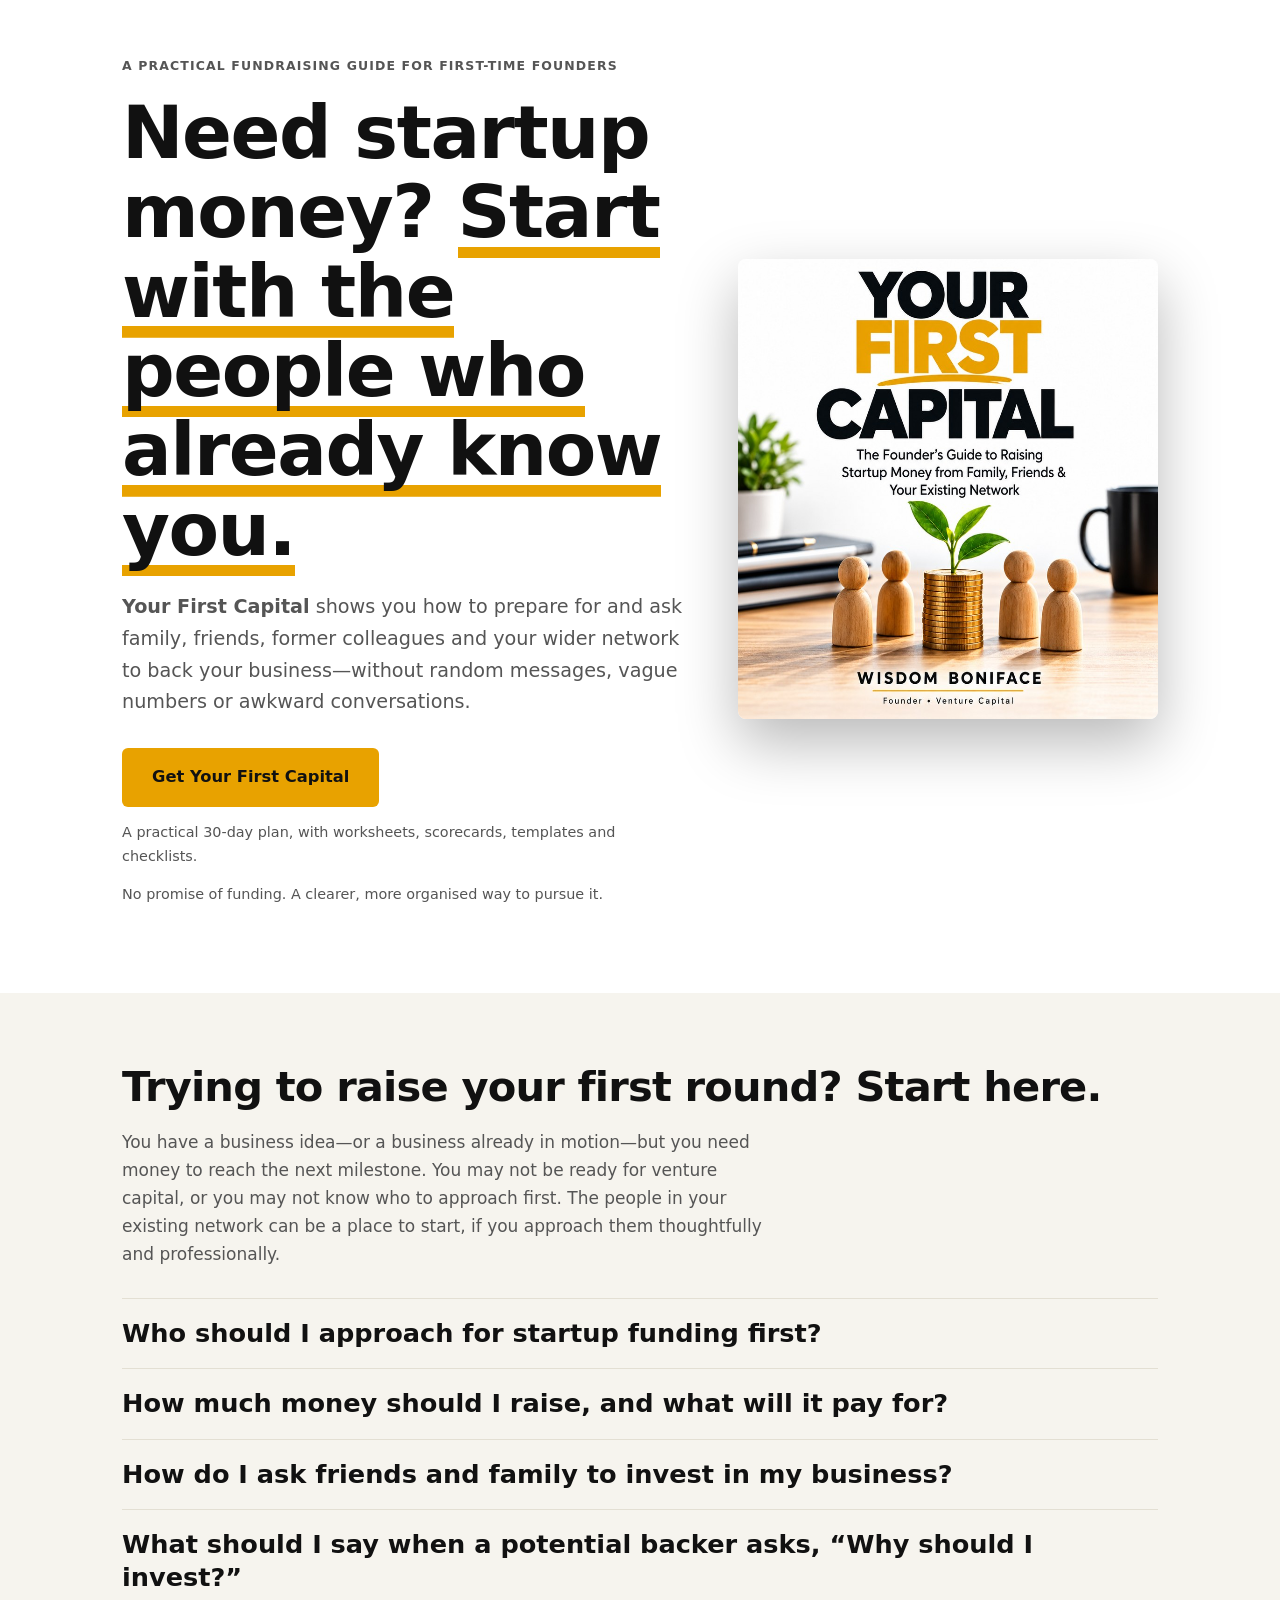
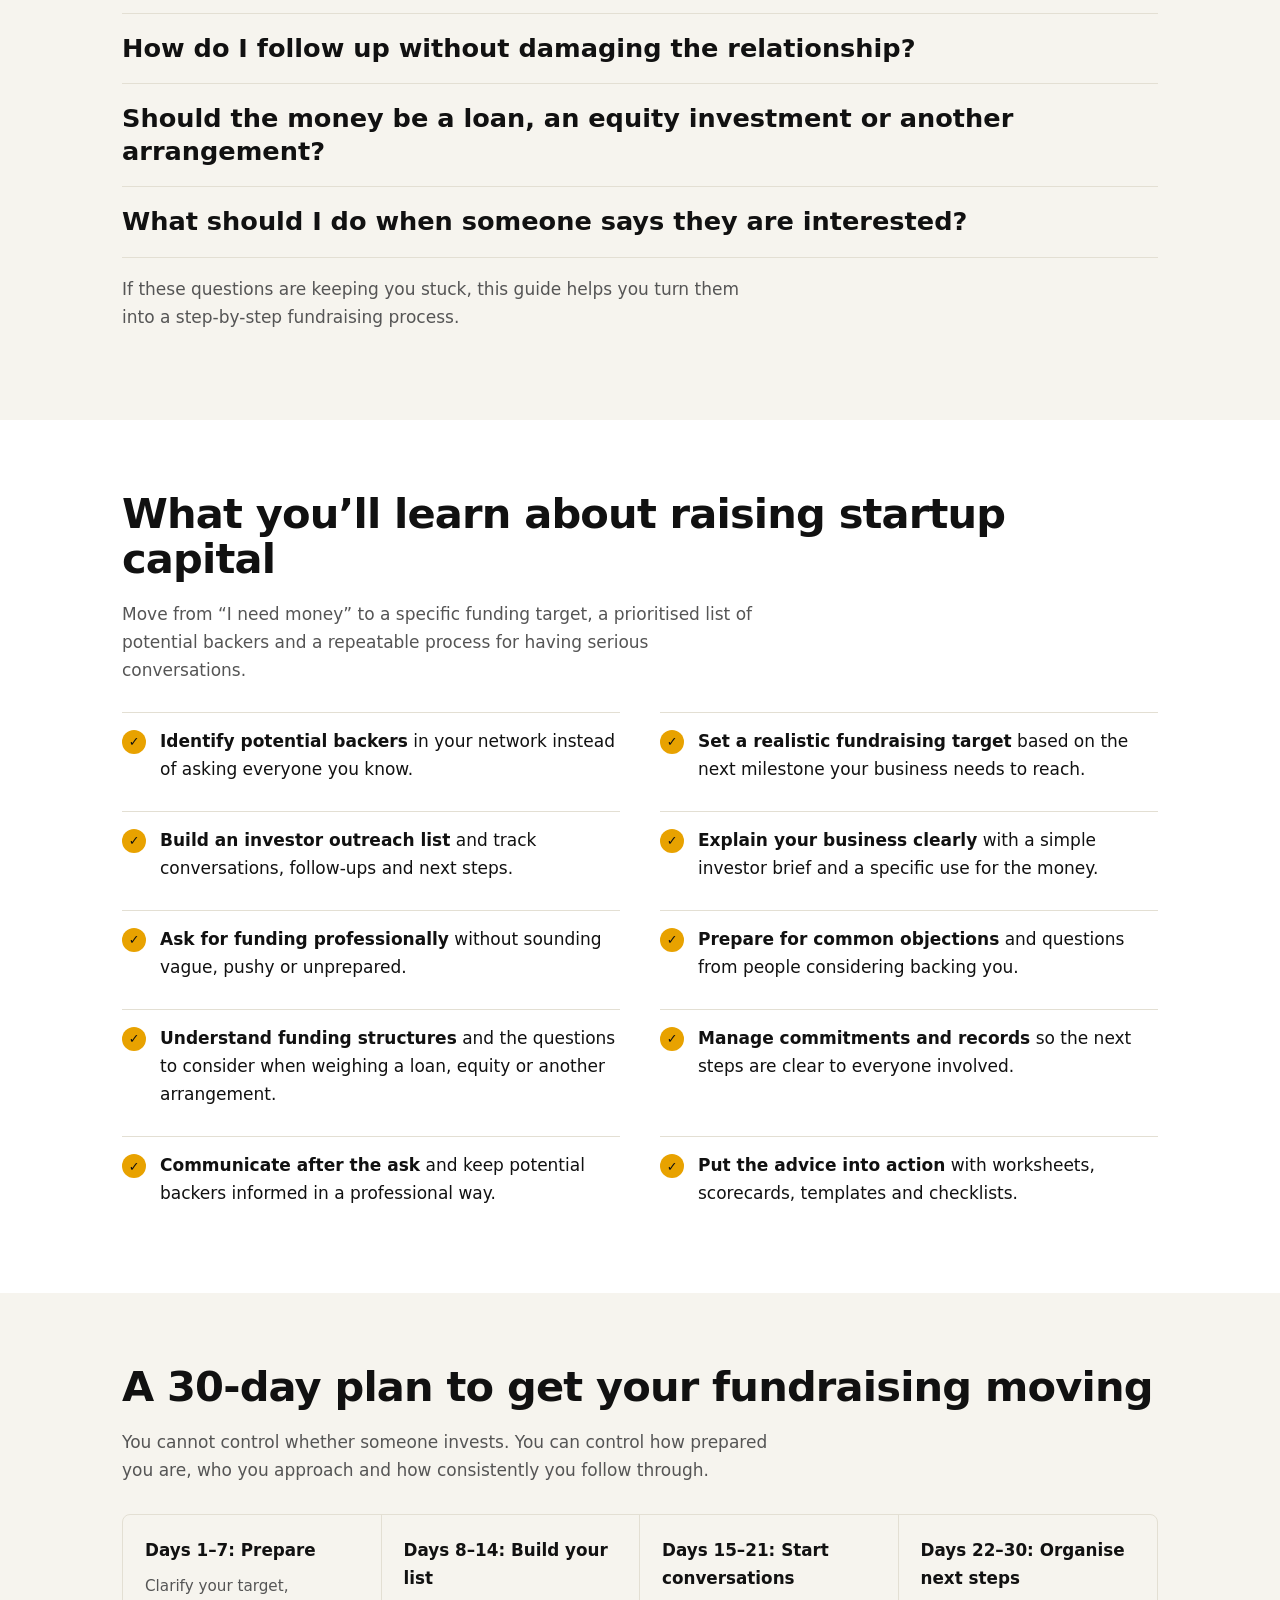
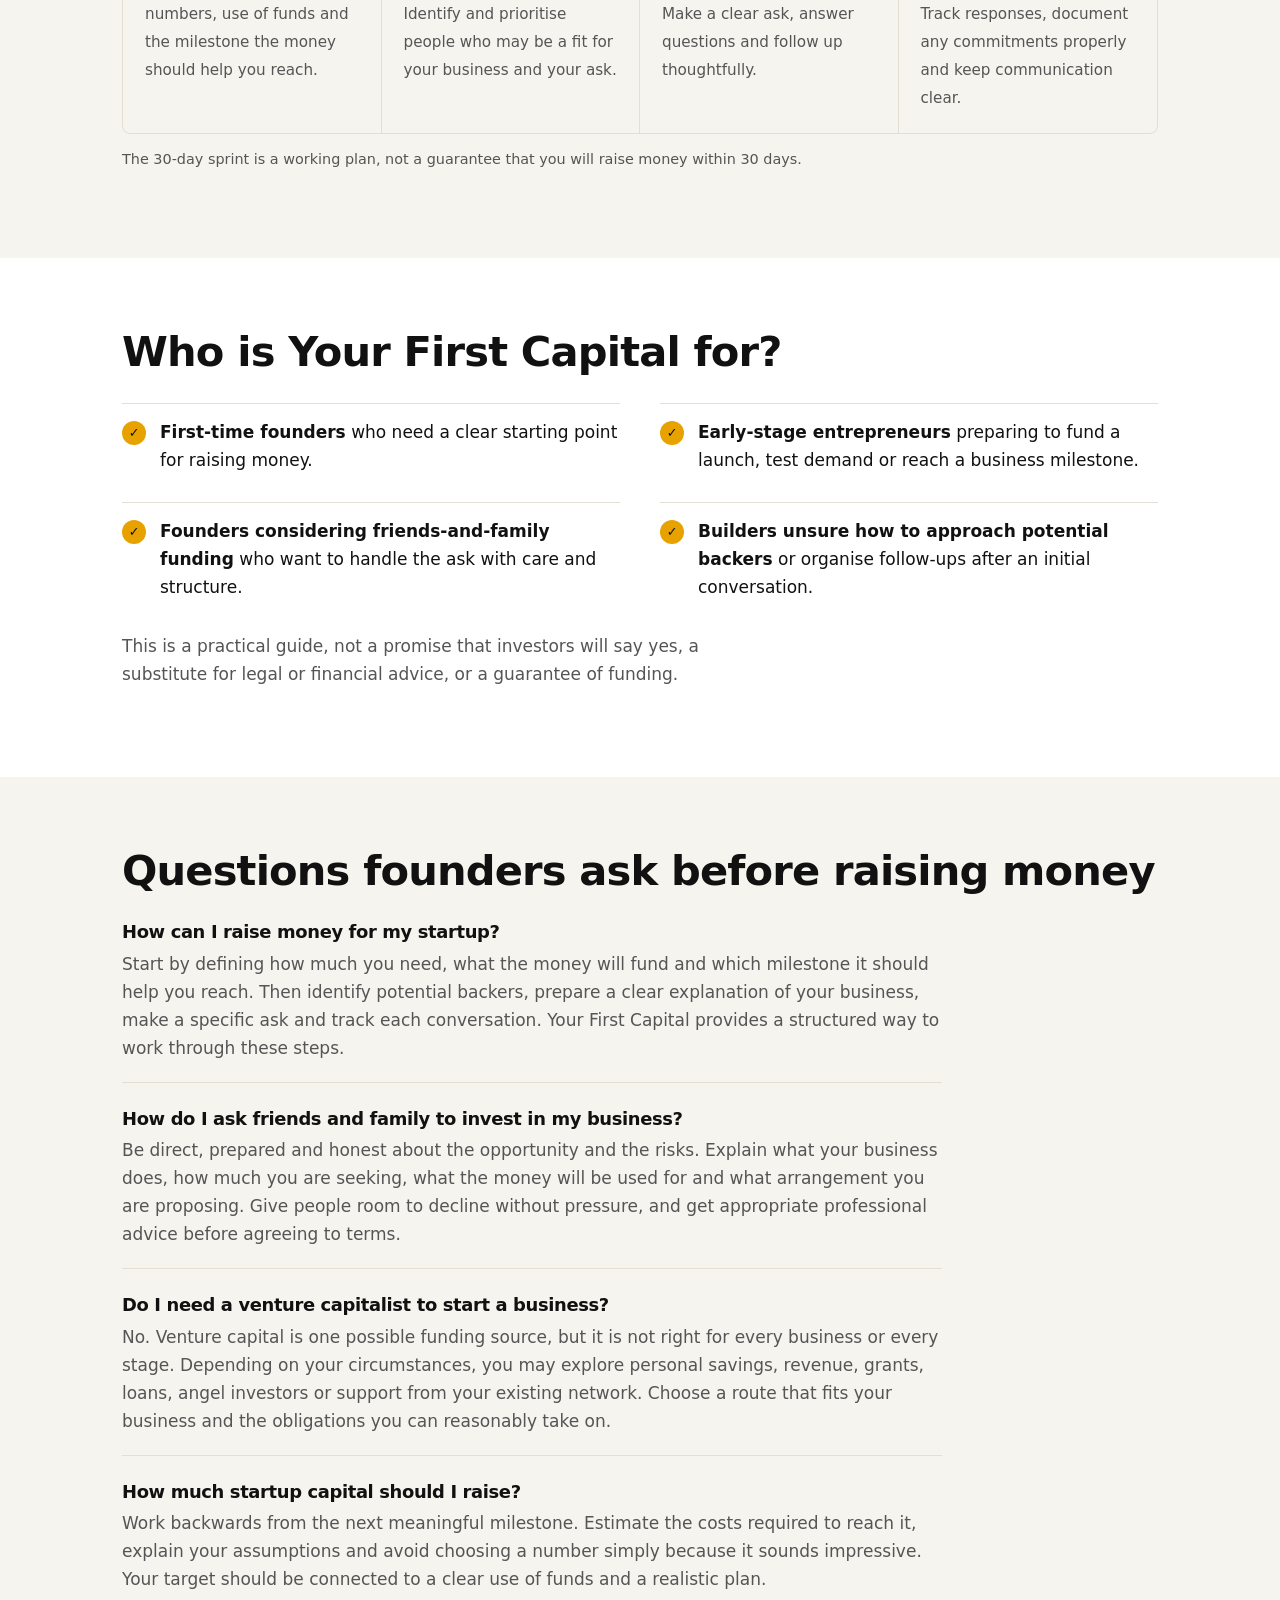
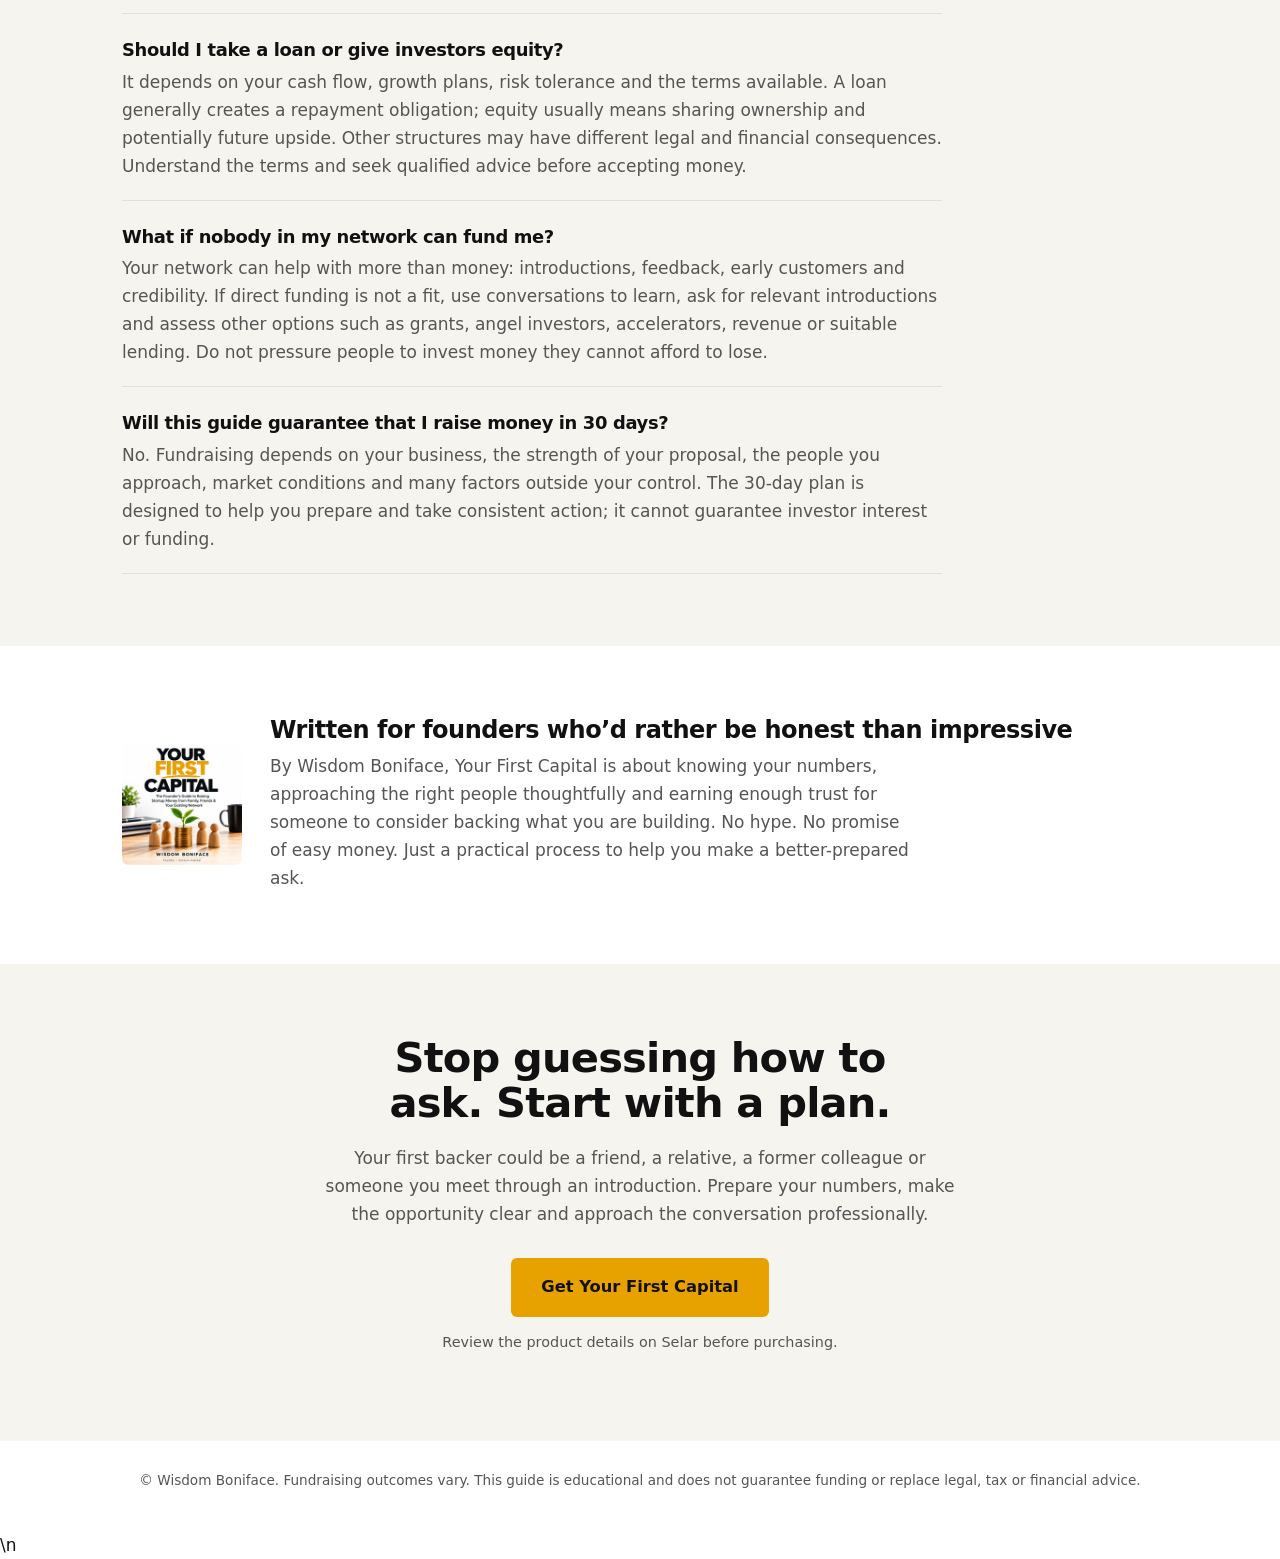
==== commit dd194961: "Add transparent purchase notification demo and fundraising article hub" ====
--- a/CAPITAL/index.html
+++ b/CAPITAL/index.html
@@ -167,5 +167,5 @@
 </section>
 
 <footer>© Wisdom Boniface. Fundraising outcomes vary. This guide is educational and does not guarantee funding or replace legal, tax or financial advice.</footer>
-</body>
+<script>\n(function(){\n const title=document.getElementById("demo-title");\n const canada=document.getElementById("demo-canada");\n const usa=document.getElementById("demo-usa");\n if(!title||!canada||!usa)return;\n canada.addEventListener("click",function(){title.textContent="Example: A reader in Toronto, Canada purchased Your First Capital.";});\n usa.addEventListener("click",function(){title.textContent="Example: A reader in Austin, USA purchased Your First Capital.";});\n})();\n</script>\n</body>
 </html>
--- a/CAPITAL/style.css
+++ b/CAPITAL/style.css
@@ -11,11 +11,13 @@
 h1,h2,h3{font-weight:900;line-height:1.08;margin:0;letter-spacing:-.02em}
 h1{font-size:clamp(2.4rem,6.5vw,4.6rem)}
 h2{font-size:clamp(1.7rem,4vw,2.6rem);margin-bottom:18px}
+h3{font-size:1.12rem}
 .stroke{background:linear-gradient(var(--gold),var(--gold)) 0 100%/100% .16em no-repeat;padding-bottom:.06em}
 .btn{display:inline-block;background:var(--gold);color:var(--gold-ink);font-weight:800;text-decoration:none;padding:16px 30px;border-radius:6px;font-size:1.02rem;transition:transform .15s}
 .btn:hover{transform:translateY(-2px)}
 .hero{padding:56px 0 72px}
 .hero .wrap{display:grid;grid-template-columns:1.15fr .85fr;gap:48px;align-items:center}
+.eyebrow{font-size:.78rem;letter-spacing:.09em;text-transform:uppercase;font-weight:800;color:var(--muted);margin:0 0 16px}
 .lead{font-size:1.2rem;color:var(--muted);max-width:34em;margin:22px 0 30px}
 .note{font-size:.9rem;color:var(--muted);margin-top:14px}
 .cover{border-radius:8px;box-shadow:0 24px 60px rgba(0,0,0,.28);width:100%;max-width:460px;margin:0 auto}
@@ -35,12 +37,15 @@
 .sprint div:last-child{border-right:0}
 .sprint b{display:block;font-weight:900;font-size:1.05rem;margin-bottom:6px}
 .sprint span{color:var(--muted);font-size:.95rem}
+.faq{max-width:820px;margin-top:28px}
+.faq h3{margin:26px 0 8px}
+.faq p{margin:0;padding-bottom:20px;border-bottom:1px solid var(--line);color:var(--muted)}
 .about{display:grid;grid-template-columns:auto 1fr;gap:28px;align-items:center}
 .about img{width:120px;border-radius:6px}
 .final{text-align:center}
 .final h2{max-width:14em;margin-left:auto;margin-right:auto}
 .final .sub{margin:0 auto 30px}
-footer{padding:28px 0 40px;font-size:.85rem;color:var(--muted);text-align:center}
+footer{padding:28px 22px 40px;font-size:.85rem;color:var(--muted);text-align:center}
 @media (max-width:820px){
  .hero .wrap{grid-template-columns:1fr;gap:36px}
  .cover{max-width:340px}
@@ -51,3 +56,13 @@
  section{padding:52px 0}
  .btn{display:block;text-align:center}
 }
+@media (max-width:480px){
+ body{font-size:16px}
+ .hero{padding:38px 0 48px}
+ .sprint{grid-template-columns:1fr}
+ .sprint div{border-right:0;border-bottom:1px solid var(--line)}
+ .sprint div:last-child{border-bottom:0}
+ .sprint div:nth-child(2){border-bottom:1px solid var(--line)}
+ .about{grid-template-columns:1fr;gap:18px}
+ .about img{width:100px}
+}
